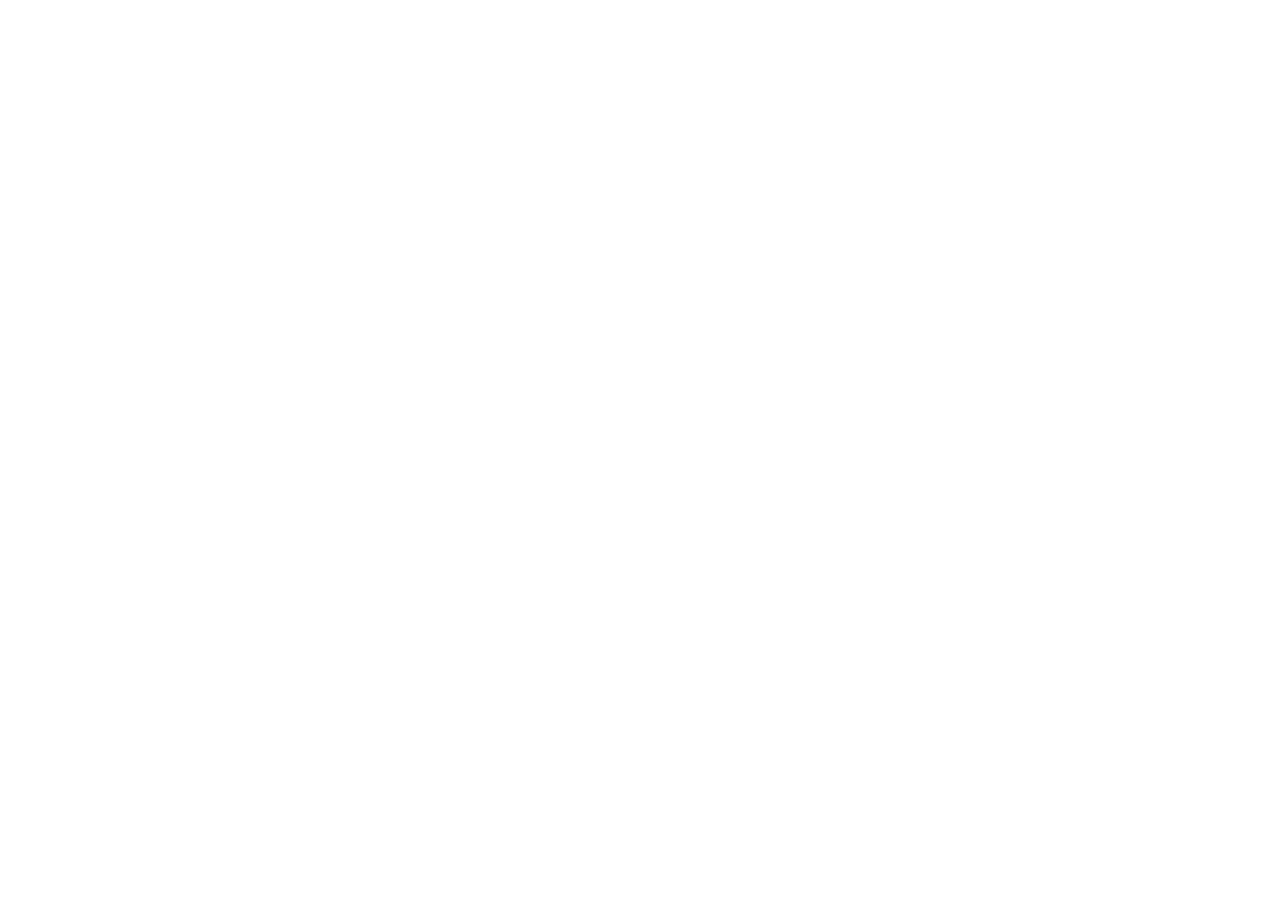
==== index.html @ a80a7d52 "Iniciando Projeto" ====
<!DOCTYPE html>
<html lang="pt-br">
<head>
    <meta charset="UTF-8">
    <meta http-equiv="X-UA-Compatible" content="IE=edge">
    <meta name="viewport" content="width=device-width, initial-scale=1.0">
    <title>BikeCraft - Projeto Origamid</title>
    <link rel="stylesheet" href="./css/style.css">
</head>
<body>

    <script src='./js/script.js' defer></script>
</body>
</html>
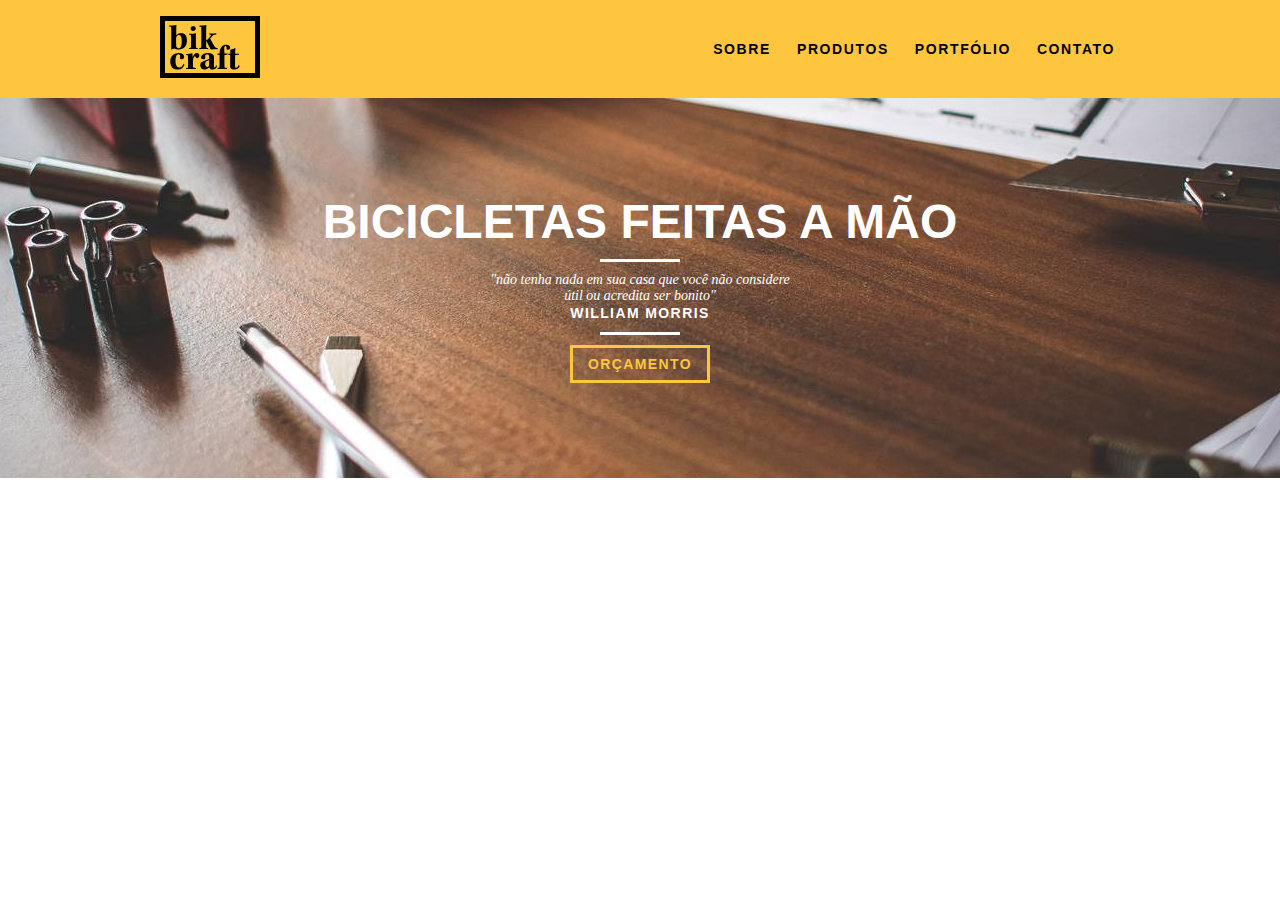
==== commit f8f0092b: "Header E section Destaque" ====
--- a/index.html
+++ b/index.html
@@ -8,7 +8,32 @@
     <link rel="stylesheet" href="./css/style.css">
 </head>
 <body>
+    <header class="header">
+        <div class="container">
+            <a href="#">
+                <img src="./img/bikcraft.svg" alt="Logo da marca bikcraft">
+            </a>
+            
+            <ul class="header__menu">
+                <li class="header__item"><a class="header__link" href="#">Sobre</a></li>
+                <li class="header__item"><a class="header__link" href="#">Produtos</a></li>
+                <li class="header__item"><a class="header__link" href="#">Portfólio</a></li>
+                <li class="header__item"><a class="header__link" href="#">Contato</a></li>
+            </ul>
+            
+        </div>
+    </header>
 
+    <section class="destaque">
+        <div class="container">
+            <h1 class="destaque__titulo">Bicicletas Feitas a Mão</h1>
+            <blockquote class="destaque__quote-externo">
+                <p class="destaque__paragrafo">"não tenha nada em sua casa que você não considere útil ou acredita ser bonito"</p>
+                <cite class="destaque__autor">WILLIAM MORRIS</cite>
+            </blockquote>
+            <a href="#" class="c-btn">Orçamento</a>
+        </div>
+    </section>
     <script src='./js/script.js' defer></script>
 </body>
 </html>--- a/css/style.css
+++ b/css/style.css
@@ -0,0 +1,143 @@
+:root {
+  --amarelo: #fec63e;
+}
+
+* {
+  margin: 0;
+  padding: 0;
+  -webkit-box-sizing: border-box;
+          box-sizing: border-box;
+  font-family: Arial, Helvetica, sans-serif;
+}
+
+.container {
+  width: 100%;
+  max-width: 960px;
+  display: -webkit-box;
+  display: -ms-flexbox;
+  display: flex;
+  -webkit-box-align: center;
+      -ms-flex-align: center;
+          align-items: center;
+  -webkit-box-pack: justify;
+      -ms-flex-pack: justify;
+          justify-content: space-between;
+  margin: 0 auto;
+}
+
+p {
+  font-family: Georgia, 'Times New Roman', Times, serif;
+  font-size: 0.875rem;
+}
+
+.header {
+  background-color: var(--amarelo);
+  position: fixed;
+  top: 0;
+  width: 100%;
+  padding: 1rem 0;
+}
+
+.header__menu {
+  list-style: none;
+  display: -webkit-box;
+  display: -ms-flexbox;
+  display: flex;
+}
+
+.header__item {
+  margin-left: 1rem;
+}
+
+.header__link {
+  padding: 5px;
+  color: #000;
+  font-size: .875rem;
+  font-weight: bold;
+  text-transform: uppercase;
+  text-decoration: none;
+  letter-spacing: 0.1rem;
+  -webkit-transition: 0.3s;
+  transition: 0.3s;
+}
+
+.header__link:hover {
+  color: #FFF;
+  border-bottom: 5px solid black;
+}
+
+.destaque {
+  background-image: url("../img/bg.jpg");
+  background-size: cover;
+  background-position: center center;
+  width: 100%;
+  height: 380px;
+  margin-top: 98px;
+  display: -webkit-box;
+  display: -ms-flexbox;
+  display: flex;
+  -webkit-box-align: center;
+      -ms-flex-align: center;
+          align-items: center;
+}
+
+.destaque .container {
+  -webkit-box-orient: vertical;
+  -webkit-box-direction: normal;
+      -ms-flex-direction: column;
+          flex-direction: column;
+}
+
+.destaque__titulo {
+  color: white;
+  text-transform: uppercase;
+  font-weight: bold;
+  font-size: 3rem;
+}
+
+.destaque__quote-externo {
+  text-transform: lowercase;
+  text-align: center;
+  color: white;
+  max-width: 20rem;
+}
+
+.destaque__quote-externo::before, .destaque__quote-externo::after {
+  display: block;
+  content: "";
+  width: 80px;
+  margin: 10px auto;
+  border-top: 3px solid white;
+}
+
+.destaque__paragrafo {
+  font-style: italic;
+}
+
+.destaque__autor {
+  color: white;
+  text-transform: uppercase;
+  font-weight: bold;
+  font-style: normal;
+  font-size: 0.875rem;
+  letter-spacing: .1em;
+}
+
+.c-btn {
+  border: 3px solid var(--amarelo);
+  padding: 8px 15px;
+  text-decoration: none;
+  color: var(--amarelo);
+  font-size: 0.875rem;
+  letter-spacing: .1em;
+  font-weight: bold;
+  text-transform: uppercase;
+  -webkit-transition: .3s;
+  transition: .3s;
+}
+
+.c-btn:hover {
+  border-color: #FFF;
+  color: #FFF;
+}
+/*# sourceMappingURL=style.css.map */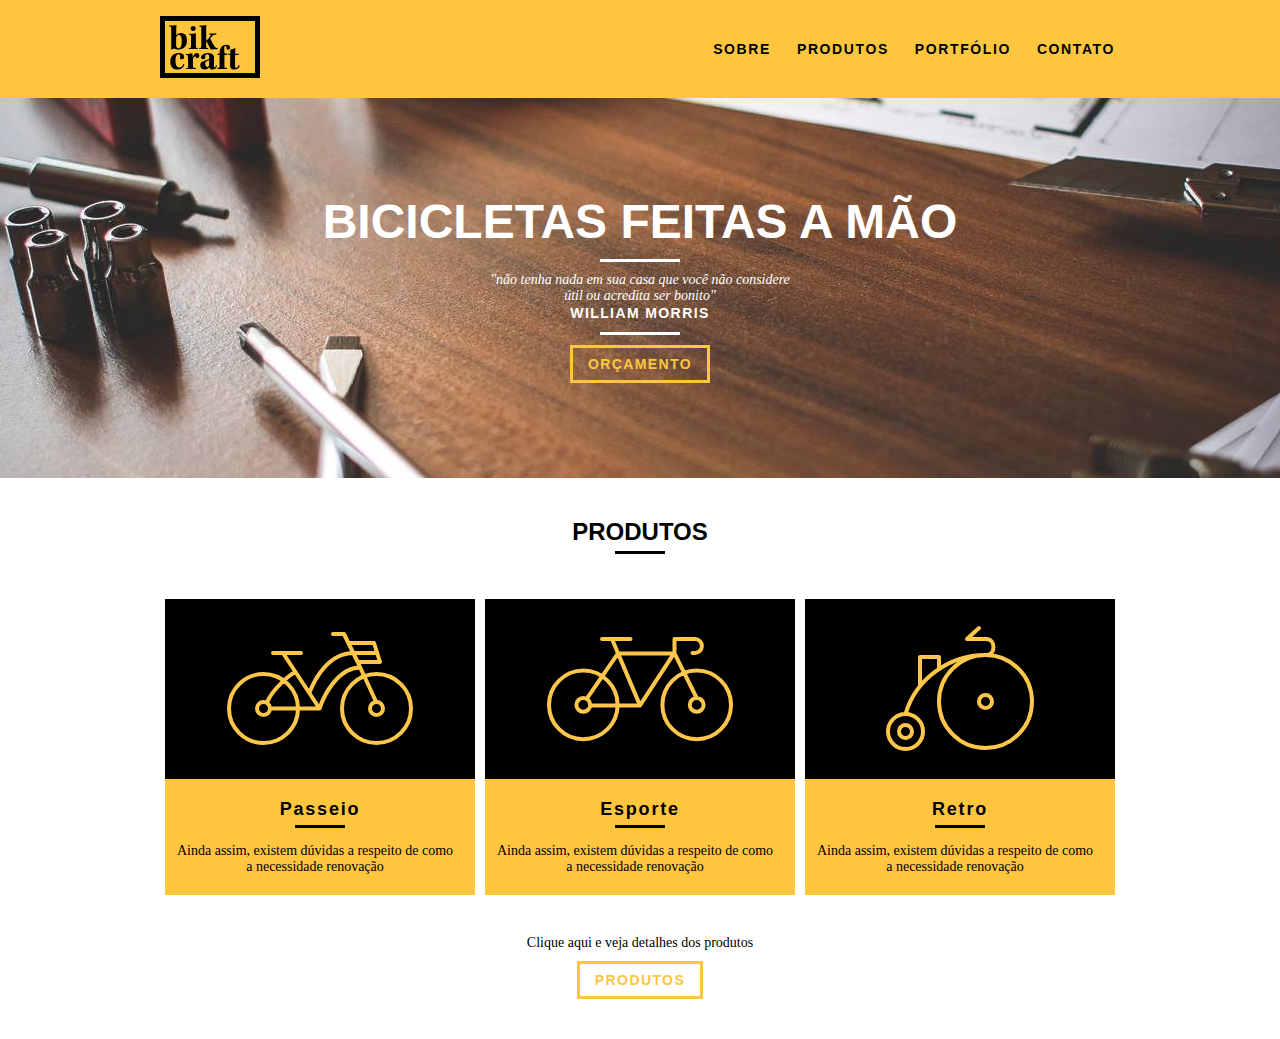
==== commit d69ce089: "Section Produtos" ====
--- a/index.html
+++ b/index.html
@@ -34,6 +34,42 @@
             <a href="#" class="c-btn">Orçamento</a>
         </div>
     </section>
+
+    <section class="produtos">
+        <h2 class="produtos__subtitulo">Produtos</h2>
+        <div class="container">
+            <ul class="list-produtos">
+                <li class="list-produtos__items">
+                    <div class="list-produtos__img">
+                        <img src="./img/produtos/passeio.svg" alt="Bikecraft Passeio">
+                    </div>
+                    <h3 class="list-produtos__titulo">Passeio</h3>
+                    <p class="list-produtos__paragrafo">Ainda assim, existem dúvidas a respeito de como a necessidade renovação</p>
+                </li>
+                <li class="list-produtos__items">
+                    <div class="list-produtos__img">
+                        <img src="./img/produtos/esporte.svg" alt="Bikecraft Esporte">
+                    </div>
+                    <h3 class="list-produtos__titulo">Esporte</h3>
+                    <p class="list-produtos__paragrafo">Ainda assim, existem dúvidas a respeito de como a necessidade renovação</p>
+                </li>
+                <li class="list-produtos__items">
+                    <div class="list-produtos__img">
+                        <img src="./img/produtos/retro.svg" alt="Bikecraft Retro">
+                    </div>
+                    <h3 class="list-produtos__titulo">Retro</h3>
+                    <p class="list-produtos__paragrafo">Ainda assim, existem dúvidas a respeito de como a necessidade renovação</p>
+                </li>
+            </ul>
+
+            
+        </div>
+        <div class="call">
+            <p class="call__paragrafo">Clique aqui e veja detalhes dos produtos</p>
+
+            <a href="#" class="c-btn is-black">Produtos</a>
+        </div>
+    </section>
     <script src='./js/script.js' defer></script>
 </body>
 </html>--- a/css/style.css
+++ b/css/style.css
@@ -140,4 +140,117 @@
   border-color: #FFF;
   color: #FFF;
 }
+
+.is-black:hover {
+  border-color: black;
+  color: black;
+}
+
+.produtos {
+  margin: 40px 0;
+}
+
+.produtos__subtitulo {
+  text-align: center;
+  text-transform: uppercase;
+  font-weight: bold;
+}
+
+.produtos__subtitulo::after {
+  display: block;
+  content: "";
+  border-bottom: 3px solid black;
+  width: 50px;
+  margin: 5px auto;
+}
+
+.produtos .list-produtos {
+  display: -webkit-box;
+  display: -ms-flexbox;
+  display: flex;
+  -webkit-box-align: center;
+      -ms-flex-align: center;
+          align-items: center;
+  -webkit-box-pack: justify;
+      -ms-flex-pack: justify;
+          justify-content: space-between;
+  list-style: none;
+  padding: 40px 0;
+}
+
+.produtos .list-produtos__items {
+  background-color: var(--amarelo);
+  display: -webkit-box;
+  display: -ms-flexbox;
+  display: flex;
+  -webkit-box-orient: vertical;
+  -webkit-box-direction: normal;
+      -ms-flex-direction: column;
+          flex-direction: column;
+  -webkit-box-pack: justify;
+      -ms-flex-pack: justify;
+          justify-content: space-between;
+  -webkit-box-align: center;
+      -ms-flex-align: center;
+          align-items: center;
+  text-align: center;
+  margin: 0 5px;
+}
+
+.produtos .list-produtos__img {
+  background-color: black;
+  width: 100%;
+  display: -webkit-box;
+  display: -ms-flexbox;
+  display: flex;
+  -webkit-box-align: center;
+      -ms-flex-align: center;
+          align-items: center;
+  -webkit-box-pack: center;
+      -ms-flex-pack: center;
+          justify-content: center;
+  padding: 20px;
+}
+
+.produtos .list-produtos__titulo {
+  color: #000;
+  margin-top: 20px;
+  letter-spacing: .1em;
+  font-size: 1.125rem;
+}
+
+.produtos .list-produtos__titulo::after {
+  display: block;
+  content: "";
+  border-bottom: 3px solid black;
+  width: 50px;
+  margin: 5px auto;
+}
+
+.produtos .list-produtos__paragrafo {
+  color: #000;
+  text-align: center;
+  padding: 10px 20px 20px 10px;
+  font-size: 0.875rem;
+}
+
+.produtos .call {
+  display: -webkit-box;
+  display: -ms-flexbox;
+  display: flex;
+  -webkit-box-orient: vertical;
+  -webkit-box-direction: normal;
+      -ms-flex-direction: column;
+          flex-direction: column;
+  -webkit-box-align: center;
+      -ms-flex-align: center;
+          align-items: center;
+  -webkit-box-pack: center;
+      -ms-flex-pack: center;
+          justify-content: center;
+}
+
+.produtos .call__paragrafo {
+  margin-bottom: 10px;
+}
 /*# sourceMappingURL=style.css.map */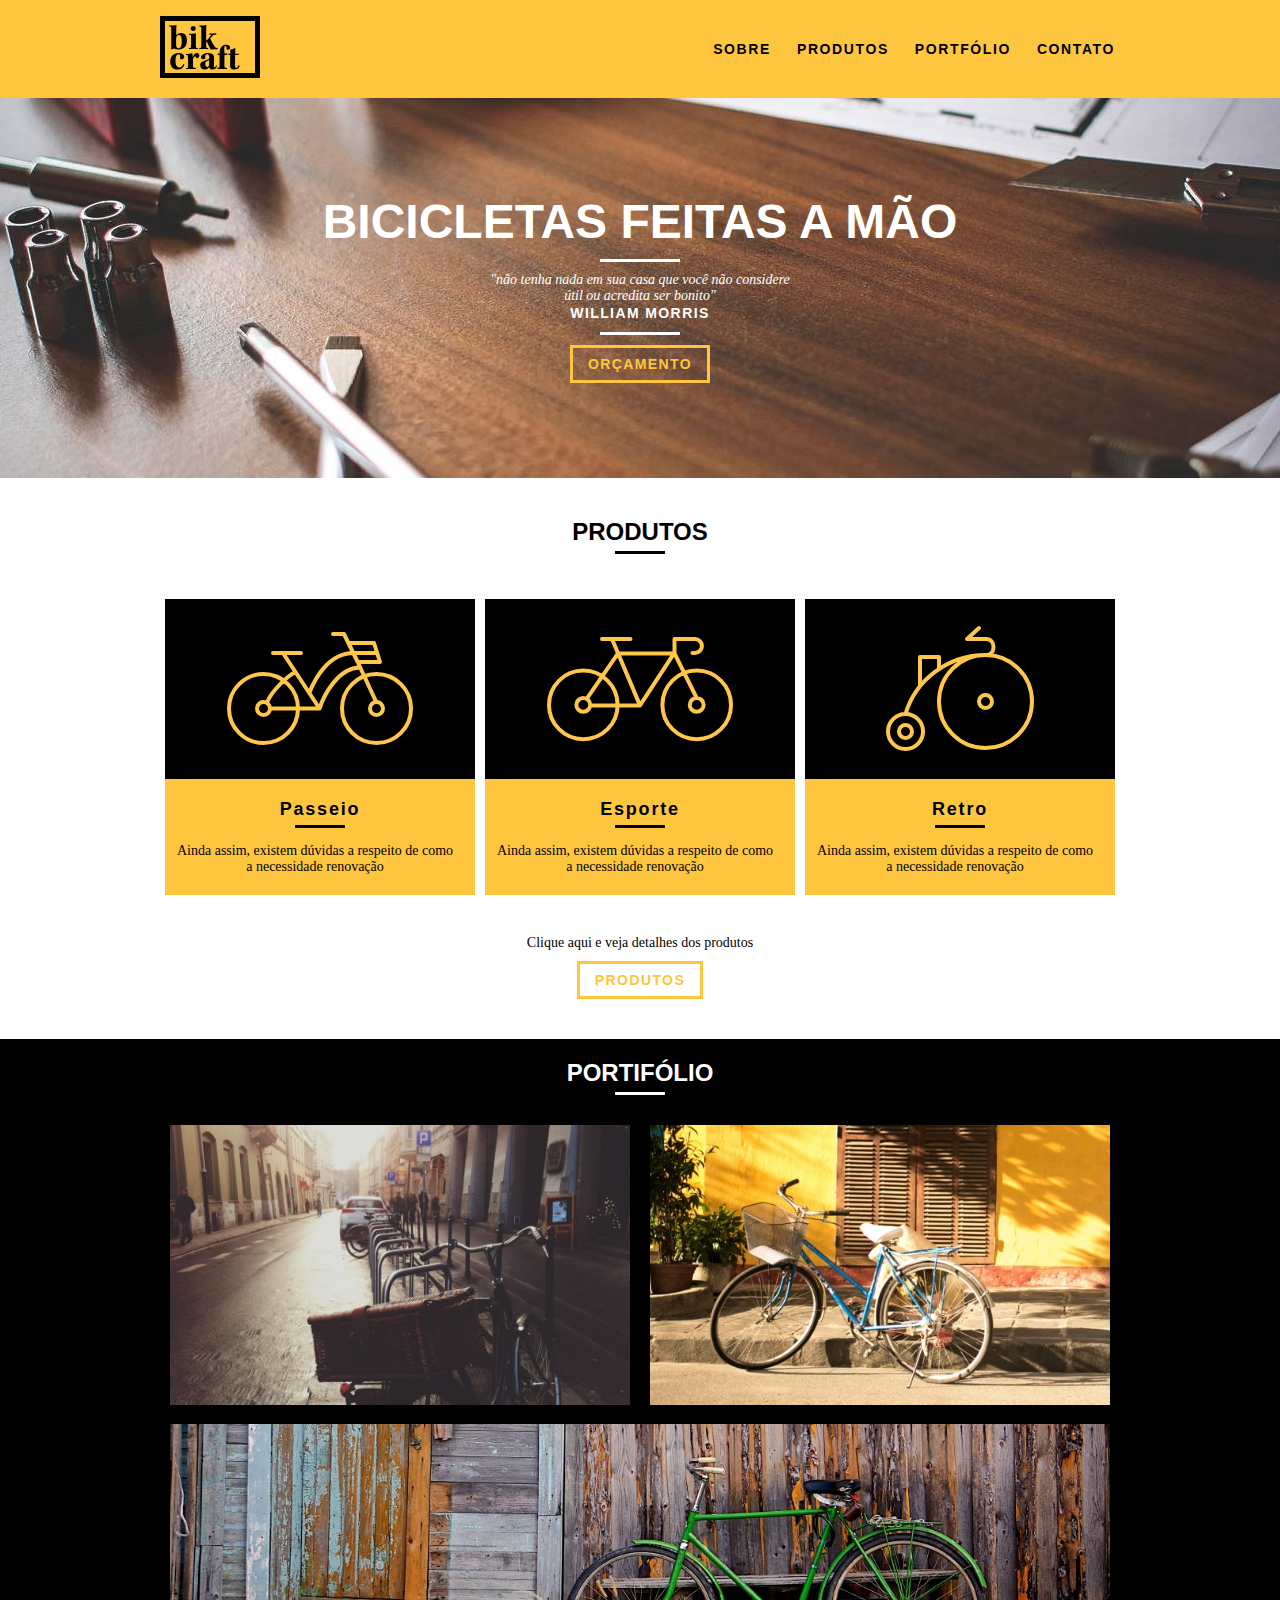
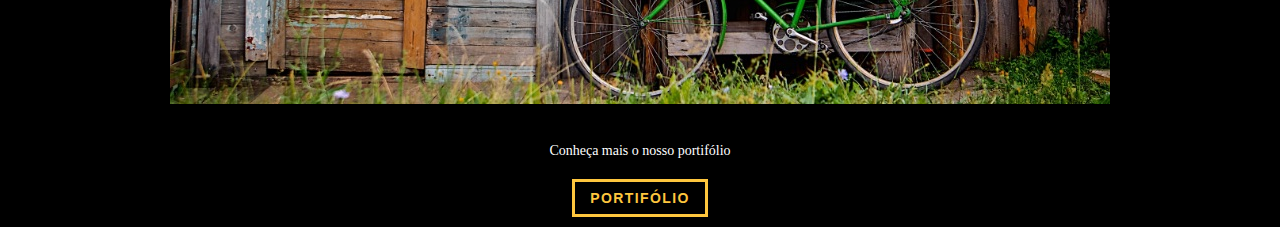
==== commit bb03d3f1: "Section Portifólio" ====
--- a/index.html
+++ b/index.html
@@ -61,8 +61,6 @@
                     <p class="list-produtos__paragrafo">Ainda assim, existem dúvidas a respeito de como a necessidade renovação</p>
                 </li>
             </ul>
-
-            
         </div>
         <div class="call">
             <p class="call__paragrafo">Clique aqui e veja detalhes dos produtos</p>
@@ -70,6 +68,23 @@
             <a href="#" class="c-btn is-black">Produtos</a>
         </div>
     </section>
+
+    <section class="portifolio">
+        <h2 class="portifolio__subtitulo">Portifólio</h2>
+        <div class="container">
+            <ul class="portifolio__list-img">
+                <li class="portifolio__items"><img class="portifolio__img" src="./img/portfolio/retro.jpg" alt="Bikecraft Retro"> </li>
+                <li class="portifolio__items"><img class="portifolio__img" src="./img/portfolio/passeio.jpg" alt="Bikecraft Passeio"></li>
+                <li class="portifolio__items"><img class="portifolio__img" src="./img/portfolio/esporte.jpg" alt="Bikecraft Esporte"></li>
+            </ul>
+        </div>
+        <div class="call">
+            <p class="call__paragrafo">Conheça mais o nosso portifólio</p>
+
+            <a href="#" class="c-btn">Portifólio</a>
+        </div>
+    </section>
+
     <script src='./js/script.js' defer></script>
 </body>
 </html>--- a/css/style.css
+++ b/css/style.css
@@ -253,4 +253,63 @@
 .produtos .call__paragrafo {
   margin-bottom: 10px;
 }
+
+.portifolio {
+  background-color: black;
+  text-align: center;
+  padding: 10px 0;
+}
+
+.portifolio__subtitulo {
+  color: white;
+  text-align: center;
+  text-transform: uppercase;
+  font-weight: bold;
+  margin: 10px 0px;
+}
+
+.portifolio__subtitulo::after {
+  display: block;
+  content: "";
+  border-bottom: 3px solid white;
+  width: 50px;
+  margin: 5px auto;
+}
+
+.portifolio__list-img {
+  margin: 20px 0;
+  list-style: none;
+  display: -webkit-box;
+  display: -ms-flexbox;
+  display: flex;
+  -ms-flex-wrap: wrap;
+      flex-wrap: wrap;
+  -webkit-box-align: center;
+      -ms-flex-align: center;
+          align-items: center;
+  -ms-flex-pack: distribute;
+      justify-content: space-around;
+}
+
+.portifolio__items {
+  margin-bottom: 15px;
+}
+
+.portifolio .call {
+  display: -webkit-box;
+  display: -ms-flexbox;
+  display: flex;
+  -webkit-box-orient: vertical;
+  -webkit-box-direction: normal;
+      -ms-flex-direction: column;
+          flex-direction: column;
+  -webkit-box-align: center;
+      -ms-flex-align: center;
+          align-items: center;
+}
+
+.portifolio .call__paragrafo {
+  color: white;
+  margin-bottom: 20px;
+}
 /*# sourceMappingURL=style.css.map */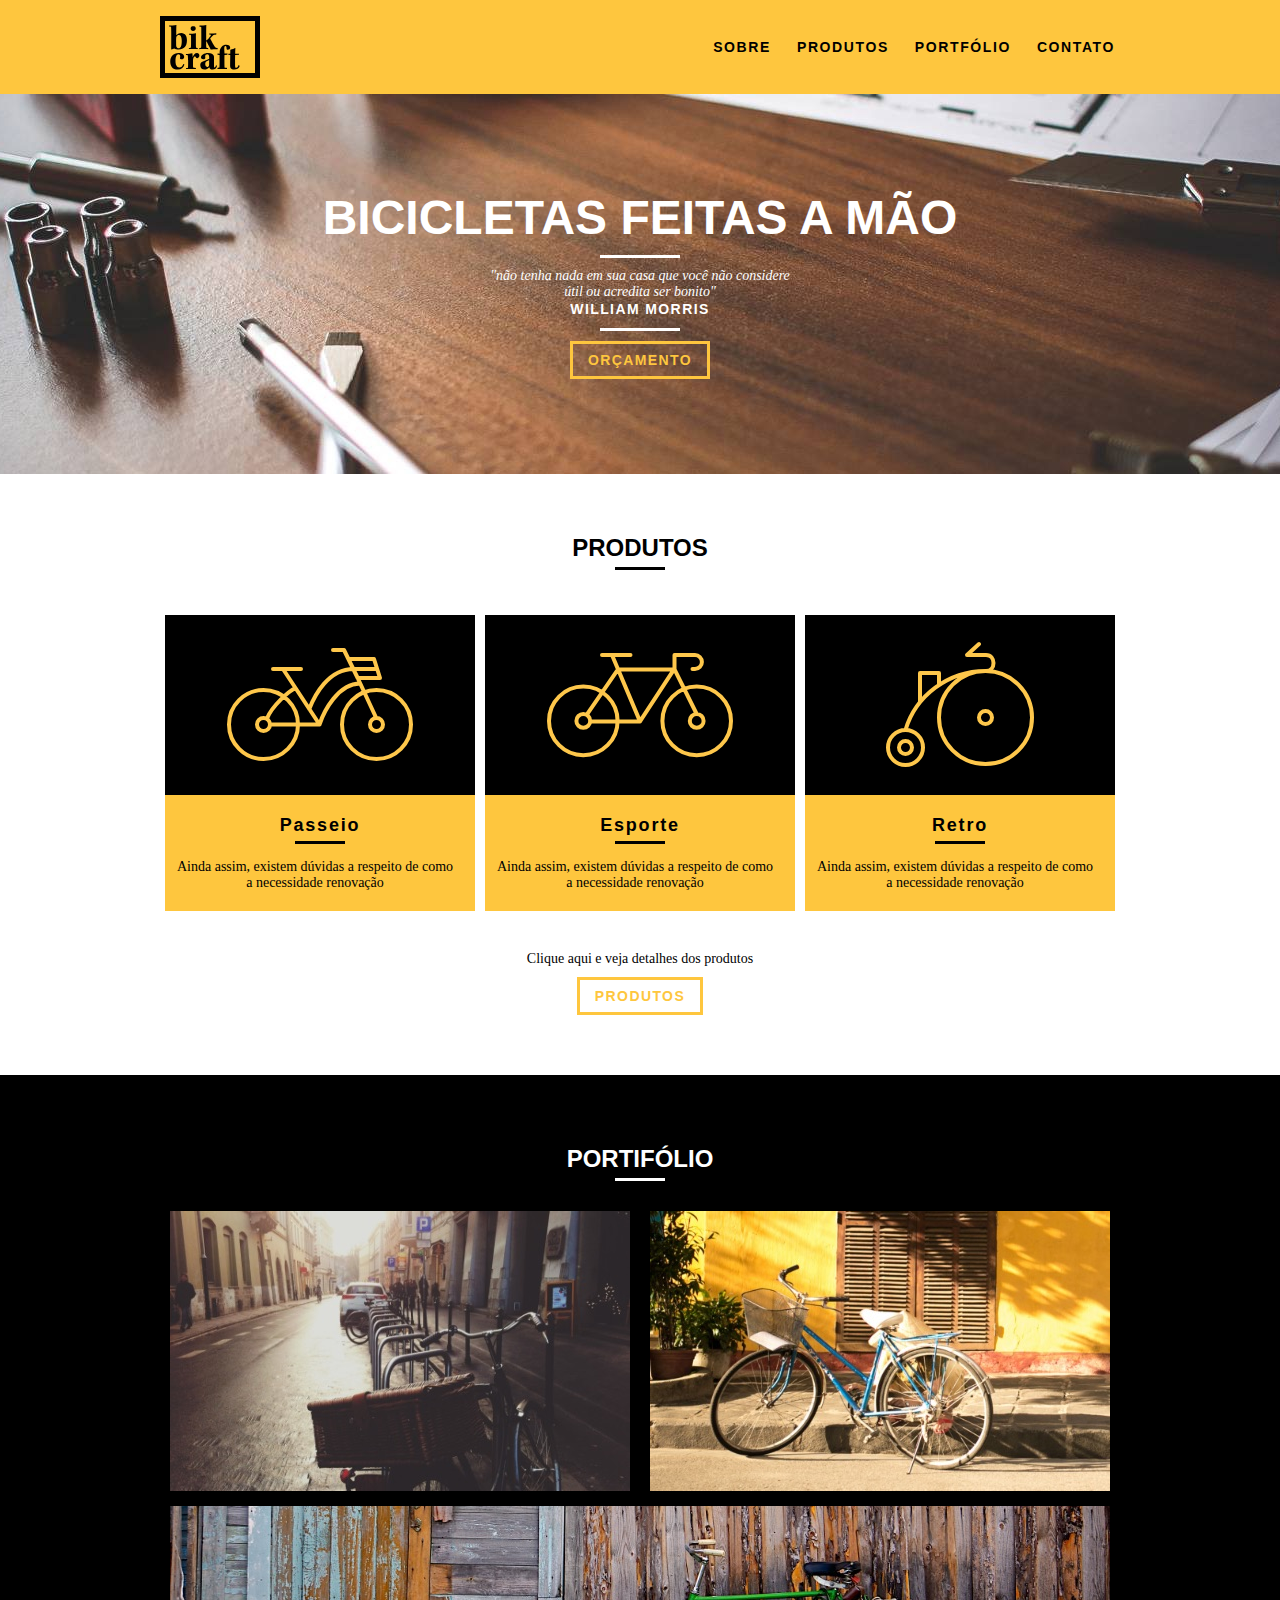
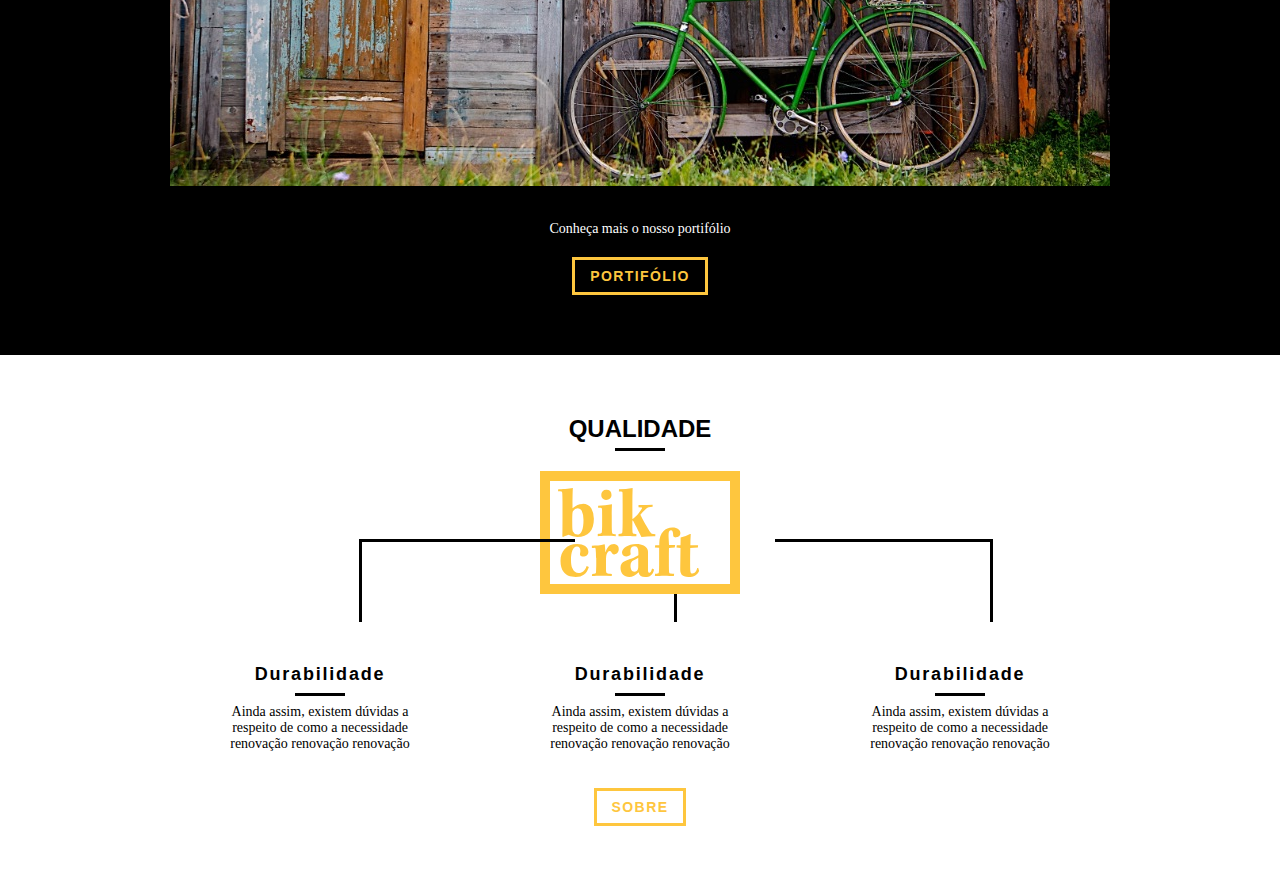
==== commit ce1f73fe: "Section Qualidade" ====
--- a/index.html
+++ b/index.html
@@ -1,90 +1,127 @@
 <!DOCTYPE html>
 <html lang="pt-br">
-<head>
-    <meta charset="UTF-8">
-    <meta http-equiv="X-UA-Compatible" content="IE=edge">
-    <meta name="viewport" content="width=device-width, initial-scale=1.0">
-    <title>BikeCraft - Projeto Origamid</title>
-    <link rel="stylesheet" href="./css/style.css">
-</head>
-<body>
-    <header class="header">
-        <div class="container">
-            <a href="#">
-                <img src="./img/bikcraft.svg" alt="Logo da marca bikcraft">
-            </a>
-            
-            <ul class="header__menu">
-                <li class="header__item"><a class="header__link" href="#">Sobre</a></li>
-                <li class="header__item"><a class="header__link" href="#">Produtos</a></li>
-                <li class="header__item"><a class="header__link" href="#">Portfólio</a></li>
-                <li class="header__item"><a class="header__link" href="#">Contato</a></li>
-            </ul>
-            
-        </div>
-    </header>
+    <head>
+        <meta charset="UTF-8">
+        <meta http-equiv="X-UA-Compatible" content="IE=edge">
+        <meta name="viewport" content="width=device-width, initial-scale=1.0">
+        <title>BikeCraft - Projeto Origamid</title>
+        <link rel="stylesheet" href="./css/style.css">
+    </head>
+    <body>
+        <header class="header">
+            <div class="container">
+                <a href="#">
+                    <img src="./img/bikcraft.svg" alt="Logo da marca bikcraft">
+                </a>
 
-    <section class="destaque">
-        <div class="container">
-            <h1 class="destaque__titulo">Bicicletas Feitas a Mão</h1>
-            <blockquote class="destaque__quote-externo">
-                <p class="destaque__paragrafo">"não tenha nada em sua casa que você não considere útil ou acredita ser bonito"</p>
-                <cite class="destaque__autor">WILLIAM MORRIS</cite>
-            </blockquote>
-            <a href="#" class="c-btn">Orçamento</a>
-        </div>
-    </section>
+                <ul class="header__menu">
+                    <li class="header__item">
+                        <a class="header__link" href="#">Sobre</a>
+                    </li>
+                    <li class="header__item">
+                        <a class="header__link" href="#">Produtos</a>
+                    </li>
+                    <li class="header__item">
+                        <a class="header__link" href="#">Portfólio</a>
+                    </li>
+                    <li class="header__item">
+                        <a class="header__link" href="#">Contato</a>
+                    </li>
+                </ul>
 
-    <section class="produtos">
-        <h2 class="produtos__subtitulo">Produtos</h2>
-        <div class="container">
-            <ul class="list-produtos">
-                <li class="list-produtos__items">
-                    <div class="list-produtos__img">
-                        <img src="./img/produtos/passeio.svg" alt="Bikecraft Passeio">
-                    </div>
-                    <h3 class="list-produtos__titulo">Passeio</h3>
-                    <p class="list-produtos__paragrafo">Ainda assim, existem dúvidas a respeito de como a necessidade renovação</p>
-                </li>
-                <li class="list-produtos__items">
-                    <div class="list-produtos__img">
-                        <img src="./img/produtos/esporte.svg" alt="Bikecraft Esporte">
-                    </div>
-                    <h3 class="list-produtos__titulo">Esporte</h3>
-                    <p class="list-produtos__paragrafo">Ainda assim, existem dúvidas a respeito de como a necessidade renovação</p>
-                </li>
-                <li class="list-produtos__items">
-                    <div class="list-produtos__img">
-                        <img src="./img/produtos/retro.svg" alt="Bikecraft Retro">
-                    </div>
-                    <h3 class="list-produtos__titulo">Retro</h3>
-                    <p class="list-produtos__paragrafo">Ainda assim, existem dúvidas a respeito de como a necessidade renovação</p>
-                </li>
-            </ul>
-        </div>
-        <div class="call">
-            <p class="call__paragrafo">Clique aqui e veja detalhes dos produtos</p>
+            </div>
+        </header>
 
-            <a href="#" class="c-btn is-black">Produtos</a>
-        </div>
-    </section>
+        <section class="destaque">
+            <div class="container">
+                <h1 class="destaque__titulo">Bicicletas Feitas a Mão</h1>
+                <blockquote class="destaque__quote-externo">
+                    <p class="destaque__paragrafo">"não tenha nada em sua casa que você não considere útil ou acredita ser bonito"</p>
+                    <cite class="destaque__autor">WILLIAM MORRIS</cite>
+                </blockquote>
+                <a href="#" class="c-btn">Orçamento</a>
+            </div>
+        </section>
 
-    <section class="portifolio">
-        <h2 class="portifolio__subtitulo">Portifólio</h2>
-        <div class="container">
-            <ul class="portifolio__list-img">
-                <li class="portifolio__items"><img class="portifolio__img" src="./img/portfolio/retro.jpg" alt="Bikecraft Retro"> </li>
-                <li class="portifolio__items"><img class="portifolio__img" src="./img/portfolio/passeio.jpg" alt="Bikecraft Passeio"></li>
-                <li class="portifolio__items"><img class="portifolio__img" src="./img/portfolio/esporte.jpg" alt="Bikecraft Esporte"></li>
-            </ul>
-        </div>
-        <div class="call">
-            <p class="call__paragrafo">Conheça mais o nosso portifólio</p>
+        <section class="produtos">
+            <h2 class="produtos__subtitulo">Produtos</h2>
+            <div class="container">
+                <ul class="list-produtos">
+                    <li class="list-produtos__items">
+                        <div class="list-produtos__img">
+                            <img src="./img/produtos/passeio.svg" alt="Bikecraft Passeio">
+                        </div>
+                        <h3 class="list-produtos__titulo">Passeio</h3>
+                        <p class="list-produtos__paragrafo">Ainda assim, existem dúvidas a respeito de como a necessidade renovação</p>
+                    </li>
+                    <li class="list-produtos__items">
+                        <div class="list-produtos__img">
+                            <img src="./img/produtos/esporte.svg" alt="Bikecraft Esporte">
+                        </div>
+                        <h3 class="list-produtos__titulo">Esporte</h3>
+                        <p class="list-produtos__paragrafo">Ainda assim, existem dúvidas a respeito de como a necessidade renovação</p>
+                    </li>
+                    <li class="list-produtos__items">
+                        <div class="list-produtos__img">
+                            <img src="./img/produtos/retro.svg" alt="Bikecraft Retro">
+                        </div>
+                        <h3 class="list-produtos__titulo">Retro</h3>
+                        <p class="list-produtos__paragrafo">Ainda assim, existem dúvidas a respeito de como a necessidade renovação</p>
+                    </li>
+                </ul>
+            </div>
+            <div class="call">
+                <p class="call__paragrafo">Clique aqui e veja detalhes dos produtos</p>
 
-            <a href="#" class="c-btn">Portifólio</a>
-        </div>
-    </section>
+                <a href="#" class="c-btn is-black">Produtos</a>
+            </div>
+        </section>
 
-    <script src='./js/script.js' defer></script>
-</body>
-</html>+        <section class="portifolio">
+            <h2 class="portifolio__subtitulo">Portifólio</h2>
+            <div class="container">
+                <ul class="portifolio__list-img">
+                    <li class="portifolio__items"><img class="portifolio__img" src="./img/portfolio/retro.jpg" alt="Bikecraft Retro">
+                    </li>
+                    <li class="portifolio__items"><img class="portifolio__img" src="./img/portfolio/passeio.jpg" alt="Bikecraft Passeio"></li>
+                    <li class="portifolio__items"><img class="portifolio__img" src="./img/portfolio/esporte.jpg" alt="Bikecraft Esporte"></li>
+                </ul>
+            </div>
+            <div class="call">
+                <p class="call__paragrafo">Conheça mais o nosso portifólio</p>
+
+                <a href="#" class="c-btn">Portifólio</a>
+            </div>
+        </section>
+
+        <section class="qualidade">
+            <h2 class="qualidade__subtitulo">Qualidade</h2>
+
+            <div class="container">
+                <img src="./img/bikcraft-qualidade.svg" alt="Bikcraft Qualidade">
+                <ul class="qualidade__list">
+                    <li class="qualidade__items">
+                        <h3 class="qualidade__titulo">Durabilidade</h3>
+                        <p class="qualidade__paragrafo">Ainda assim, existem dúvidas a respeito de como a necessidade renovação renovação renovação</p>
+                    </li>
+                    <li class="qualidade__items">
+                        <h3 class="qualidade__titulo">Durabilidade</h3>
+                        <p class="qualidade__paragrafo">Ainda assim, existem dúvidas a respeito de como a necessidade renovação renovação renovação</p>
+                    </li>
+                    <li class="qualidade__items">
+                        <h3 class="qualidade__titulo">Durabilidade</h3>
+                        <p class="qualidade__paragrafo">Ainda assim, existem dúvidas a respeito de como a necessidade renovação renovação renovação</p>
+                    </li>
+                </ul>
+
+            </div>
+            <div class="call">
+                <p class="call__paragrafo">Conheça mais a nossa historia</p>
+
+                <a href="#" class="c-btn is-black">Sobre</a>
+            </div>
+        </section>
+
+        <script src='./js/script.js' defer></script>
+    </body>
+</html>
--- a/css/style.css
+++ b/css/style.css
@@ -10,6 +10,10 @@
   font-family: Arial, Helvetica, sans-serif;
 }
 
+img {
+  display: block;
+}
+
 .container {
   width: 100%;
   max-width: 960px;
@@ -36,6 +40,7 @@
   top: 0;
   width: 100%;
   padding: 1rem 0;
+  z-index: 10;
 }
 
 .header__menu {
@@ -72,7 +77,7 @@
   background-position: center center;
   width: 100%;
   height: 380px;
-  margin-top: 98px;
+  margin-top: 94px;
   display: -webkit-box;
   display: -ms-flexbox;
   display: flex;
@@ -147,7 +152,7 @@
 }
 
 .produtos {
-  margin: 40px 0;
+  padding: 60px 0;
 }
 
 .produtos__subtitulo {
@@ -257,7 +262,7 @@
 .portifolio {
   background-color: black;
   text-align: center;
-  padding: 10px 0;
+  padding: 60px 0;
 }
 
 .portifolio__subtitulo {
@@ -312,4 +317,96 @@
   color: white;
   margin-bottom: 20px;
 }
+
+.qualidade {
+  padding: 60px 0;
+  position: relative;
+}
+
+.qualidade::after {
+  content: "";
+  background-image: url("../img/linhas.svg");
+  background-position: center;
+  background-size: cover;
+  display: block;
+  position: absolute;
+  top: 11.5rem;
+  left: 22.42rem;
+  right: 0;
+  bottom: 0;
+  width: 634px;
+  height: 83px;
+}
+
+.qualidade__subtitulo {
+  text-align: center;
+  text-transform: uppercase;
+  font-weight: bold;
+  margin-bottom: 20px;
+}
+
+.qualidade__subtitulo::after {
+  display: block;
+  content: "";
+  border-bottom: 3px solid black;
+  width: 50px;
+  margin: 5px auto;
+}
+
+.qualidade .container {
+  -webkit-box-orient: vertical;
+  -webkit-box-direction: normal;
+      -ms-flex-direction: column;
+          flex-direction: column;
+}
+
+.qualidade__list {
+  display: -webkit-box;
+  display: -ms-flexbox;
+  display: flex;
+  -webkit-box-align: center;
+      -ms-flex-align: center;
+          align-items: center;
+  list-style: none;
+  margin-top: 50px;
+}
+
+.qualidade__items {
+  text-align: center;
+  padding: 0 40px;
+  margin: 0 10px;
+}
+
+.qualidade__titulo {
+  color: #000;
+  margin-top: 20px;
+  letter-spacing: .1em;
+  font-size: 1.125rem;
+}
+
+.qualidade__titulo::after {
+  display: block;
+  content: "";
+  border-bottom: 3px solid black;
+  width: 50px;
+  margin: 8px auto;
+}
+
+.qualidade .call {
+  display: -webkit-box;
+  display: -ms-flexbox;
+  display: flex;
+  -webkit-box-orient: vertical;
+  -webkit-box-direction: normal;
+      -ms-flex-direction: column;
+          flex-direction: column;
+  -webkit-box-align: center;
+      -ms-flex-align: center;
+          align-items: center;
+}
+
+.qualidade .call__paragrafo {
+  color: white;
+  margin-bottom: 20px;
+}
 /*# sourceMappingURL=style.css.map */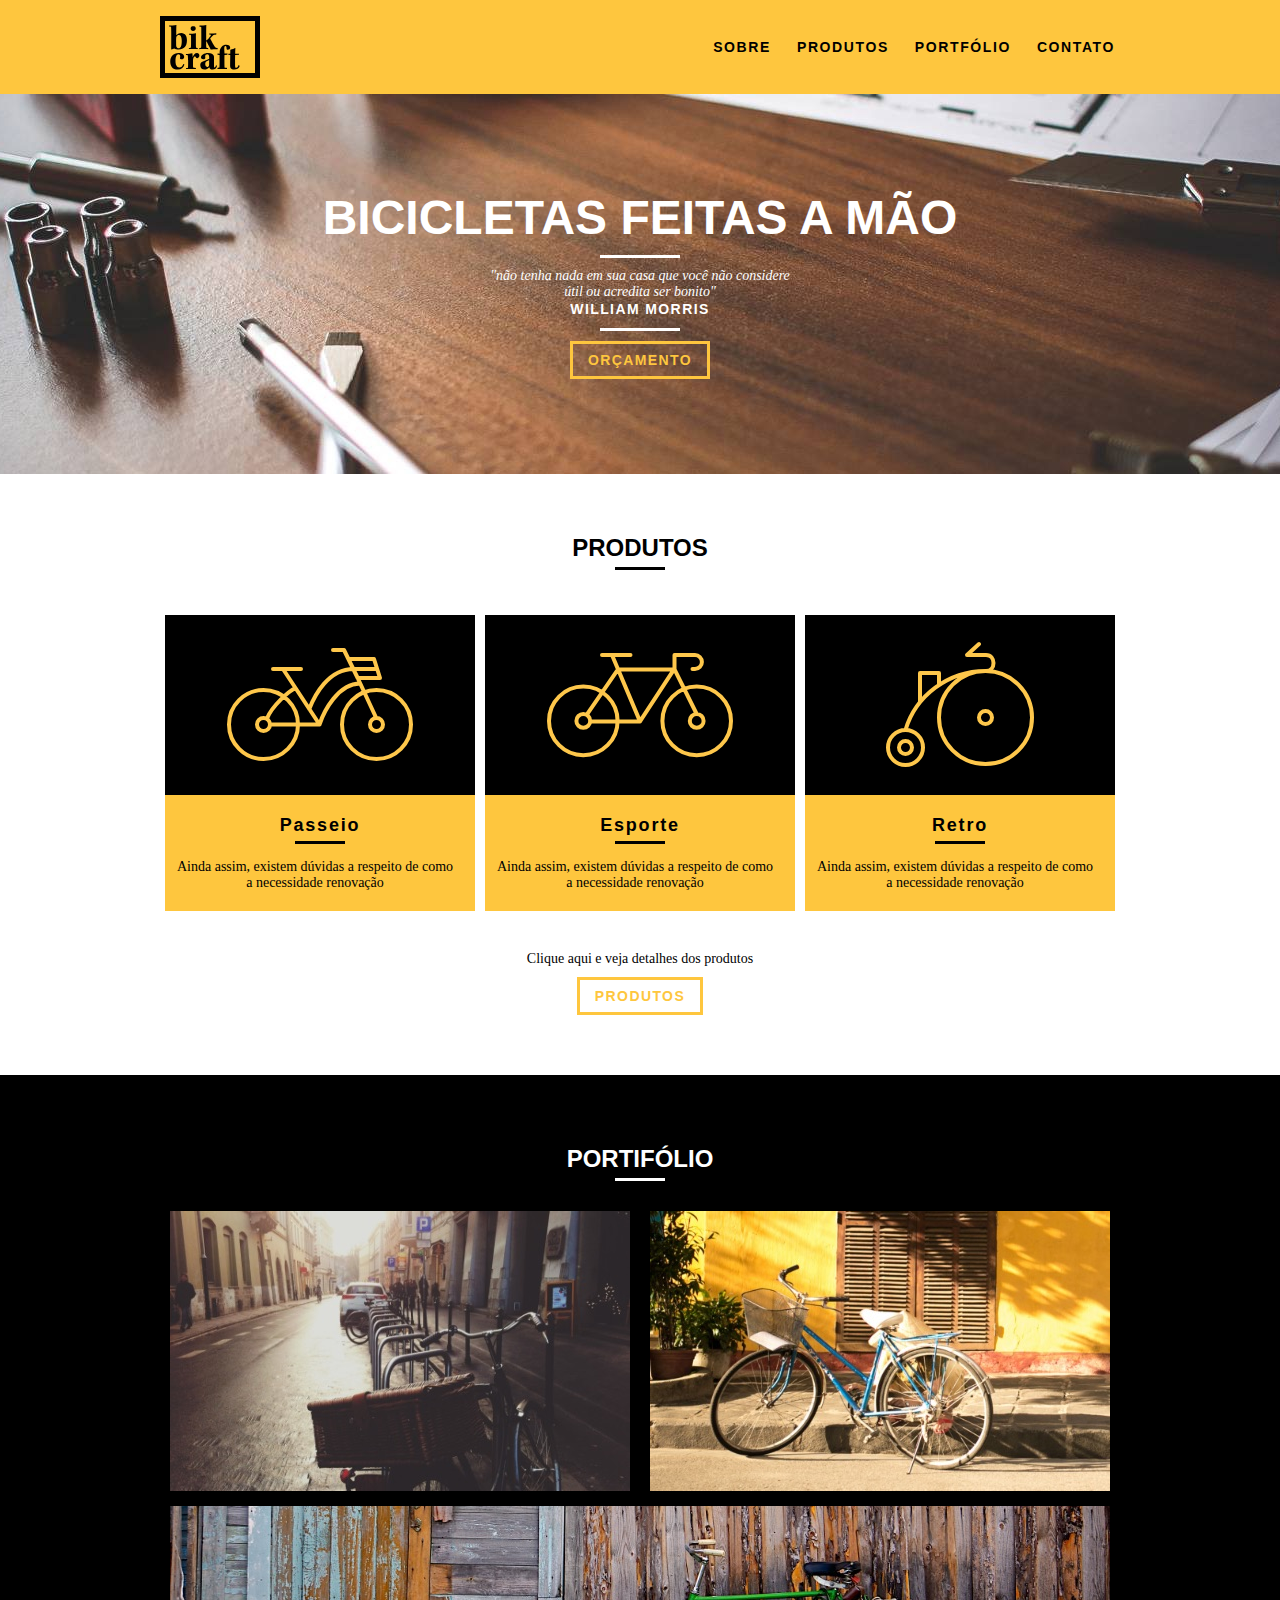
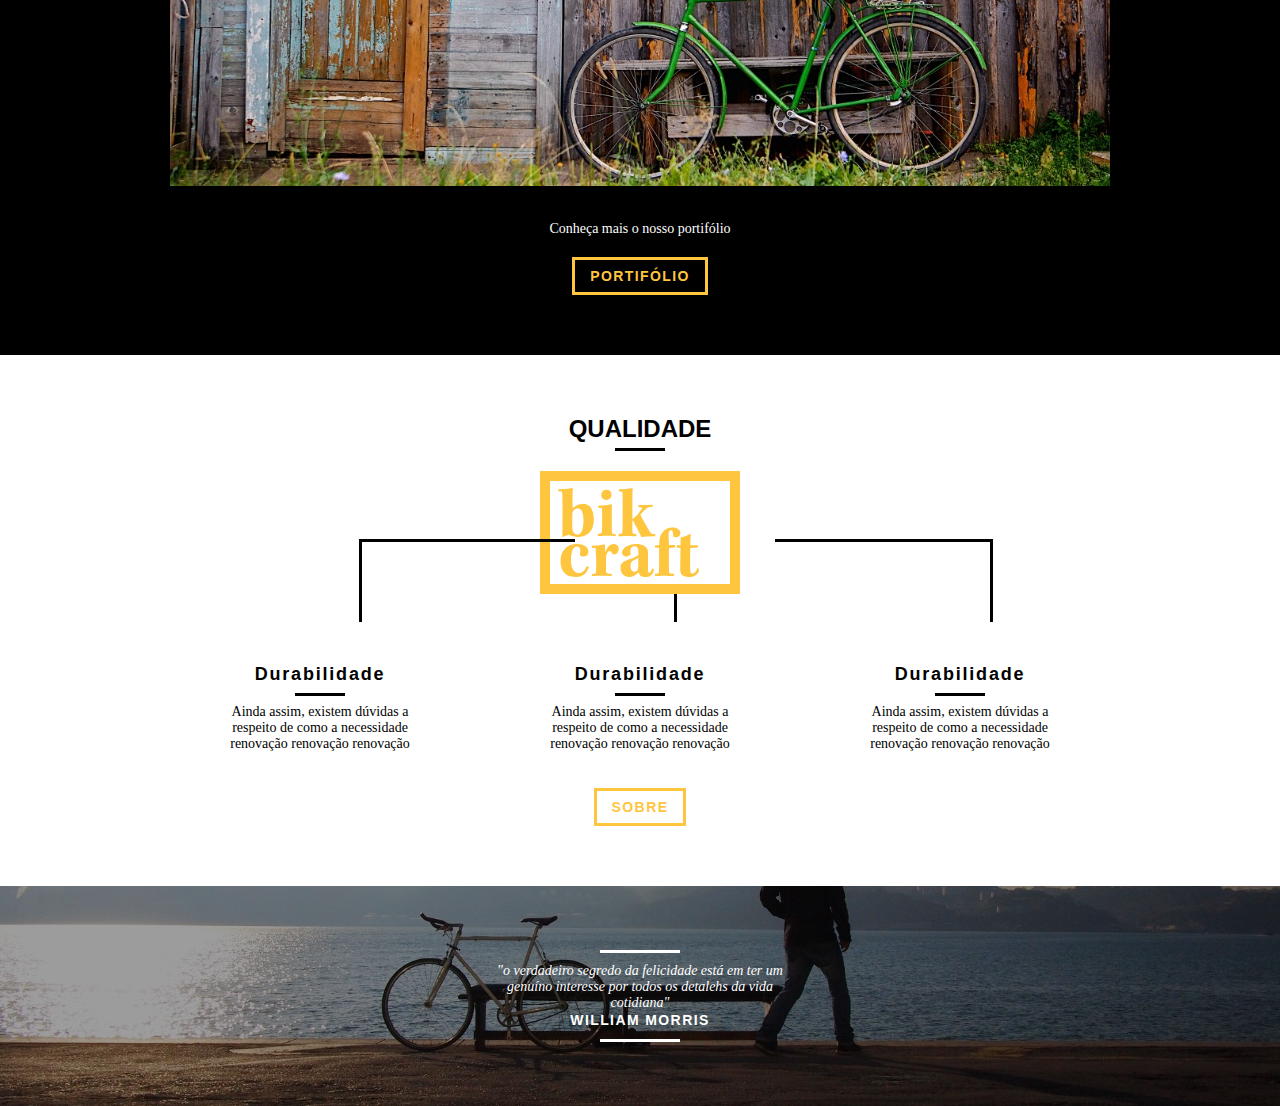
==== commit 62853974: "Section Quebra" ====
--- a/index.html
+++ b/index.html
@@ -35,9 +35,9 @@
         <section class="destaque">
             <div class="container">
                 <h1 class="destaque__titulo">Bicicletas Feitas a Mão</h1>
-                <blockquote class="destaque__quote-externo">
-                    <p class="destaque__paragrafo">"não tenha nada em sua casa que você não considere útil ou acredita ser bonito"</p>
-                    <cite class="destaque__autor">WILLIAM MORRIS</cite>
+                <blockquote class="c-quote-externo">
+                    <p class="c-quote-externo__paragrafo">"não tenha nada em sua casa que você não considere útil ou acredita ser bonito"</p>
+                    <cite class="c-quote-externo__autor">WILLIAM MORRIS</cite>
                 </blockquote>
                 <a href="#" class="c-btn">Orçamento</a>
             </div>
@@ -122,6 +122,13 @@
             </div>
         </section>
 
+        <section class="quebra">
+            <blockquote class="c-quote-externo">
+                <p class="c-quote-externo__paragrafo">"o verdadeiro segredo da felicidade está em ter um genuíno interesse por todos os detalehs da vida cotidiana"</p>
+                <cite class="c-quote-externo__autor">WILLIAM MORRIS</cite>
+            </blockquote>
+        </section>
+
         <script src='./js/script.js' defer></script>
     </body>
 </html>
--- a/css/style.css
+++ b/css/style.css
@@ -100,14 +100,14 @@
   font-size: 3rem;
 }
 
-.destaque__quote-externo {
+.c-quote-externo {
   text-transform: lowercase;
   text-align: center;
   color: white;
   max-width: 20rem;
 }
 
-.destaque__quote-externo::before, .destaque__quote-externo::after {
+.c-quote-externo::before, .c-quote-externo::after {
   display: block;
   content: "";
   width: 80px;
@@ -115,11 +115,11 @@
   border-top: 3px solid white;
 }
 
-.destaque__paragrafo {
+.c-quote-externo__paragrafo {
   font-style: italic;
 }
 
-.destaque__autor {
+.c-quote-externo__autor {
   color: white;
   text-transform: uppercase;
   font-weight: bold;
@@ -409,4 +409,20 @@
   color: white;
   margin-bottom: 20px;
 }
+
+.quebra {
+  background-image: url("../img/bg-footer.jpg");
+  background-position: center;
+  background-repeat: no-repeat;
+  height: 220px;
+  display: -webkit-box;
+  display: -ms-flexbox;
+  display: flex;
+  -webkit-box-align: center;
+      -ms-flex-align: center;
+          align-items: center;
+  -webkit-box-pack: center;
+      -ms-flex-pack: center;
+          justify-content: center;
+}
 /*# sourceMappingURL=style.css.map */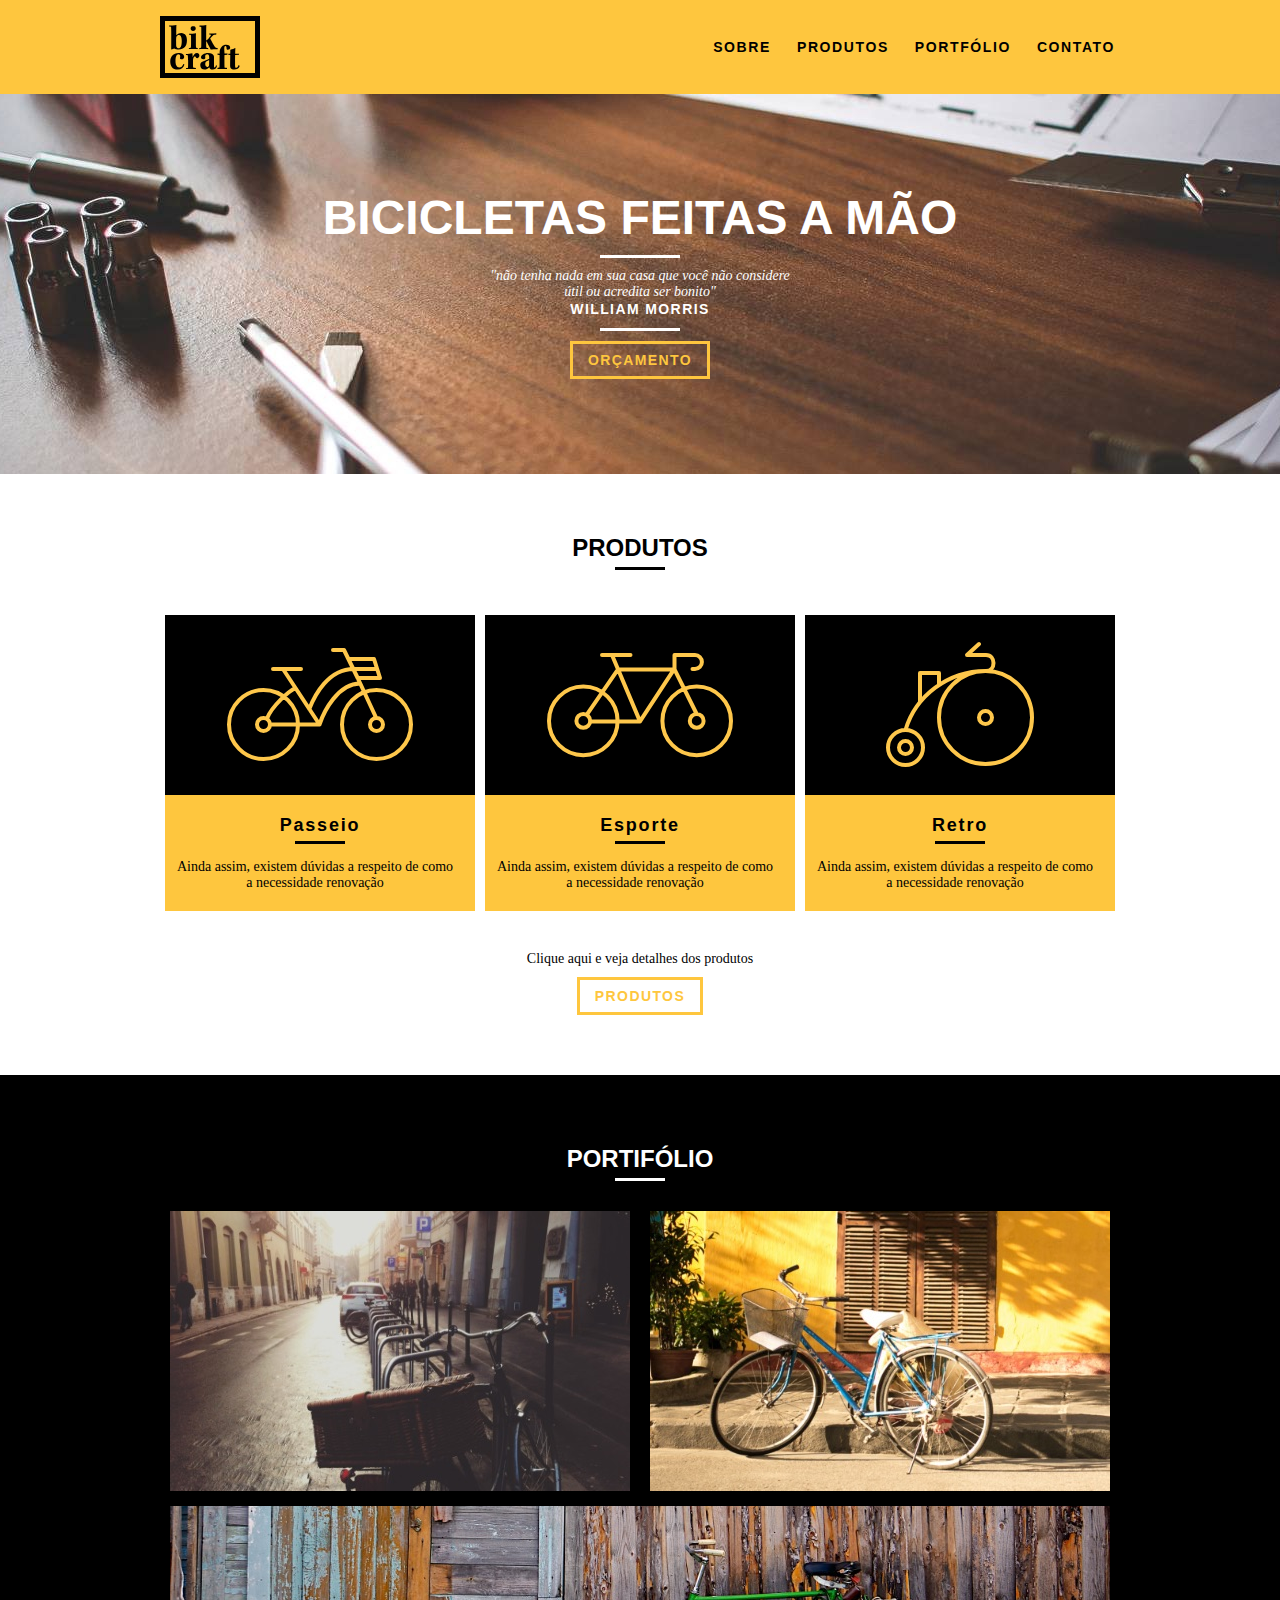
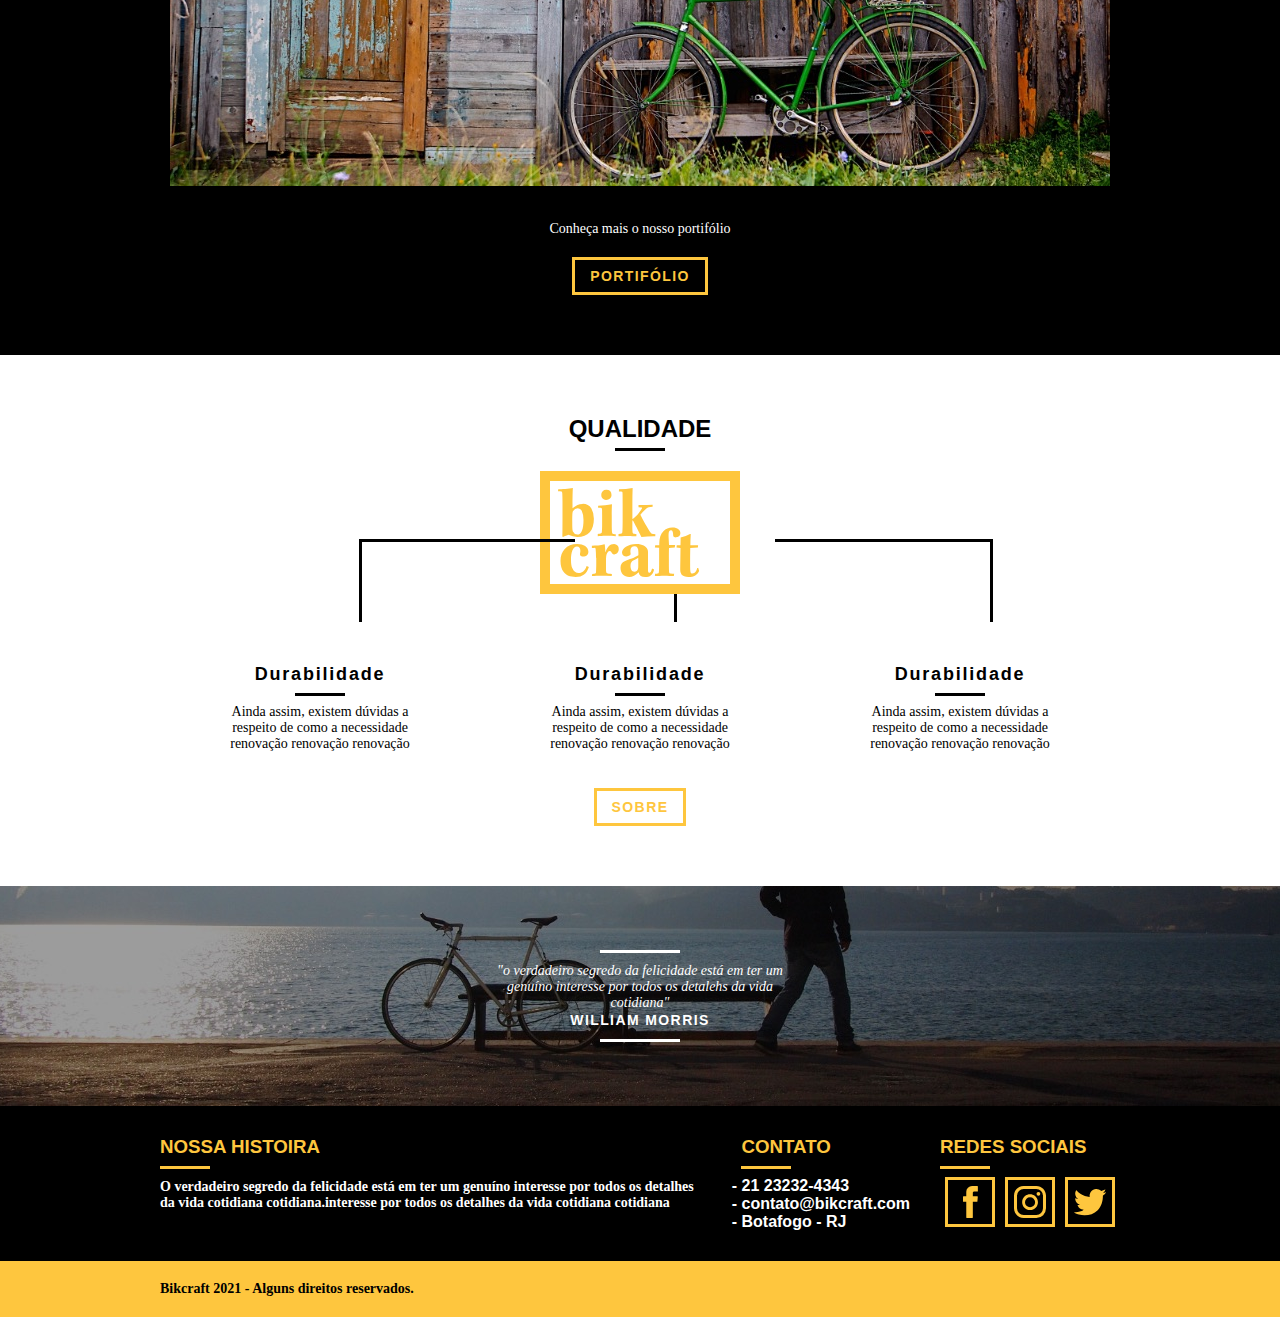
==== commit c4b06210: "Footer finalizado" ====
--- a/index.html
+++ b/index.html
@@ -129,6 +129,52 @@
             </blockquote>
         </section>
 
+        <footer class="footer">
+            <section class="footer__mapa">
+                <div class="container">
+                    <div class="footer__card">
+                        <h3 class='footer__titulo'>Nossa Histoira</h3>
+                        <p class="footer__paragrafo">
+                            O verdadeiro segredo da felicidade está em ter um genuíno interesse por todos os detalhes da vida cotidiana cotidiana.interesse por todos os detalhes da vida cotidiana cotidiana
+                        </p>
+                    </div>
+                    <div class="footer__card">
+                        <h3 class="footer__titulo">Contato</h3>
+                        <ul class="footer__list">
+                            <li class="footer__items">21 23232-4343</li>
+                            <li class="footer__items">contato@bikcraft.com</li>
+                            <li class="footer__items">Botafogo - RJ</li>
+                        </ul>
+                    </div>
+                    <div class="footer__card">
+                        <h3 class="footer__titulo">Redes sociais</h3>
+                        <ul class="footer__social-midia">
+                            <li class="footer__social-midia__items">
+                                <a class="footer__link" href="#">
+                                    <img class="footer__img" src="./img/redes-sociais/facebook.svg" alt="Bikcraft Facebook">
+                                </a>
+                            </li>
+                            <li class="footer__social-midia__items">
+                                <a class="footer__link" href="#">
+                                    <img class="footer__img" src="./img/redes-sociais/instagram.svg" alt="Bikcraft Instragram">
+                                </a>
+                            </li>
+                            <li class="footer__social-midia__items">
+                                <a class="footer__link" href="#">
+                                    <img class="footer__img" src="./img/redes-sociais/twitter.svg" alt="Bikcraft Twitter">
+                                </a>
+                            </li>
+                        </ul>
+                    </div>
+                </div>
+            </section>
+            <section class="footer__copyright">
+                <div class="container">
+                    <p>Bikcraft 2021 - Alguns direitos reservados.</p>
+                </div>
+            </section>
+        </footer>
+
         <script src='./js/script.js' defer></script>
     </body>
 </html>
--- a/css/style.css
+++ b/css/style.css
@@ -411,18 +411,86 @@
 }
 
 .quebra {
+  -webkit-box-align: center;
+      -ms-flex-align: center;
+          align-items: center;
   background-image: url("../img/bg-footer.jpg");
   background-position: center;
   background-repeat: no-repeat;
+  display: -webkit-box;
+  display: -ms-flexbox;
+  display: flex;
   height: 220px;
-  display: -webkit-box;
-  display: -ms-flexbox;
-  display: flex;
-  -webkit-box-align: center;
-      -ms-flex-align: center;
-          align-items: center;
   -webkit-box-pack: center;
       -ms-flex-pack: center;
           justify-content: center;
+  width: 100%;
+}
+
+.footer {
+  background-color: black;
+  width: 100%;
+  color: white;
+  font-weight: bold;
+}
+
+.footer .container {
+  -webkit-box-align: start;
+      -ms-flex-align: start;
+          align-items: start;
+}
+
+.footer__mapa {
+  padding: 30px 0;
+}
+
+.footer__card:not(:first-child) {
+  margin-left: 30px;
+}
+
+.footer__titulo {
+  color: var(--amarelo);
+  font-weight: bold;
+  text-transform: uppercase;
+}
+
+.footer__titulo::after {
+  content: "";
+  display: block;
+  width: 50px;
+  margin: 8px 0;
+  border-bottom: 3px solid var(--amarelo);
+  background-color: var(--amarelo);
+}
+
+.footer__paragrafo {
+  margin-top: 10px;
+}
+
+.footer__list {
+  list-style: "- ";
+}
+
+.footer__social-midia {
+  list-style: none;
+  display: -webkit-box;
+  display: -ms-flexbox;
+  display: flex;
+}
+
+.footer__social-midia__items {
+  border: 3px solid var(--amarelo);
+  padding: 6px;
+  margin: 0px 5px;
+}
+
+.footer__copyright {
+  background-color: var(--amarelo);
+  width: 100%;
+  padding: 20px 0px;
+}
+
+.footer__copyright p {
+  color: #000;
 }
 /*# sourceMappingURL=style.css.map */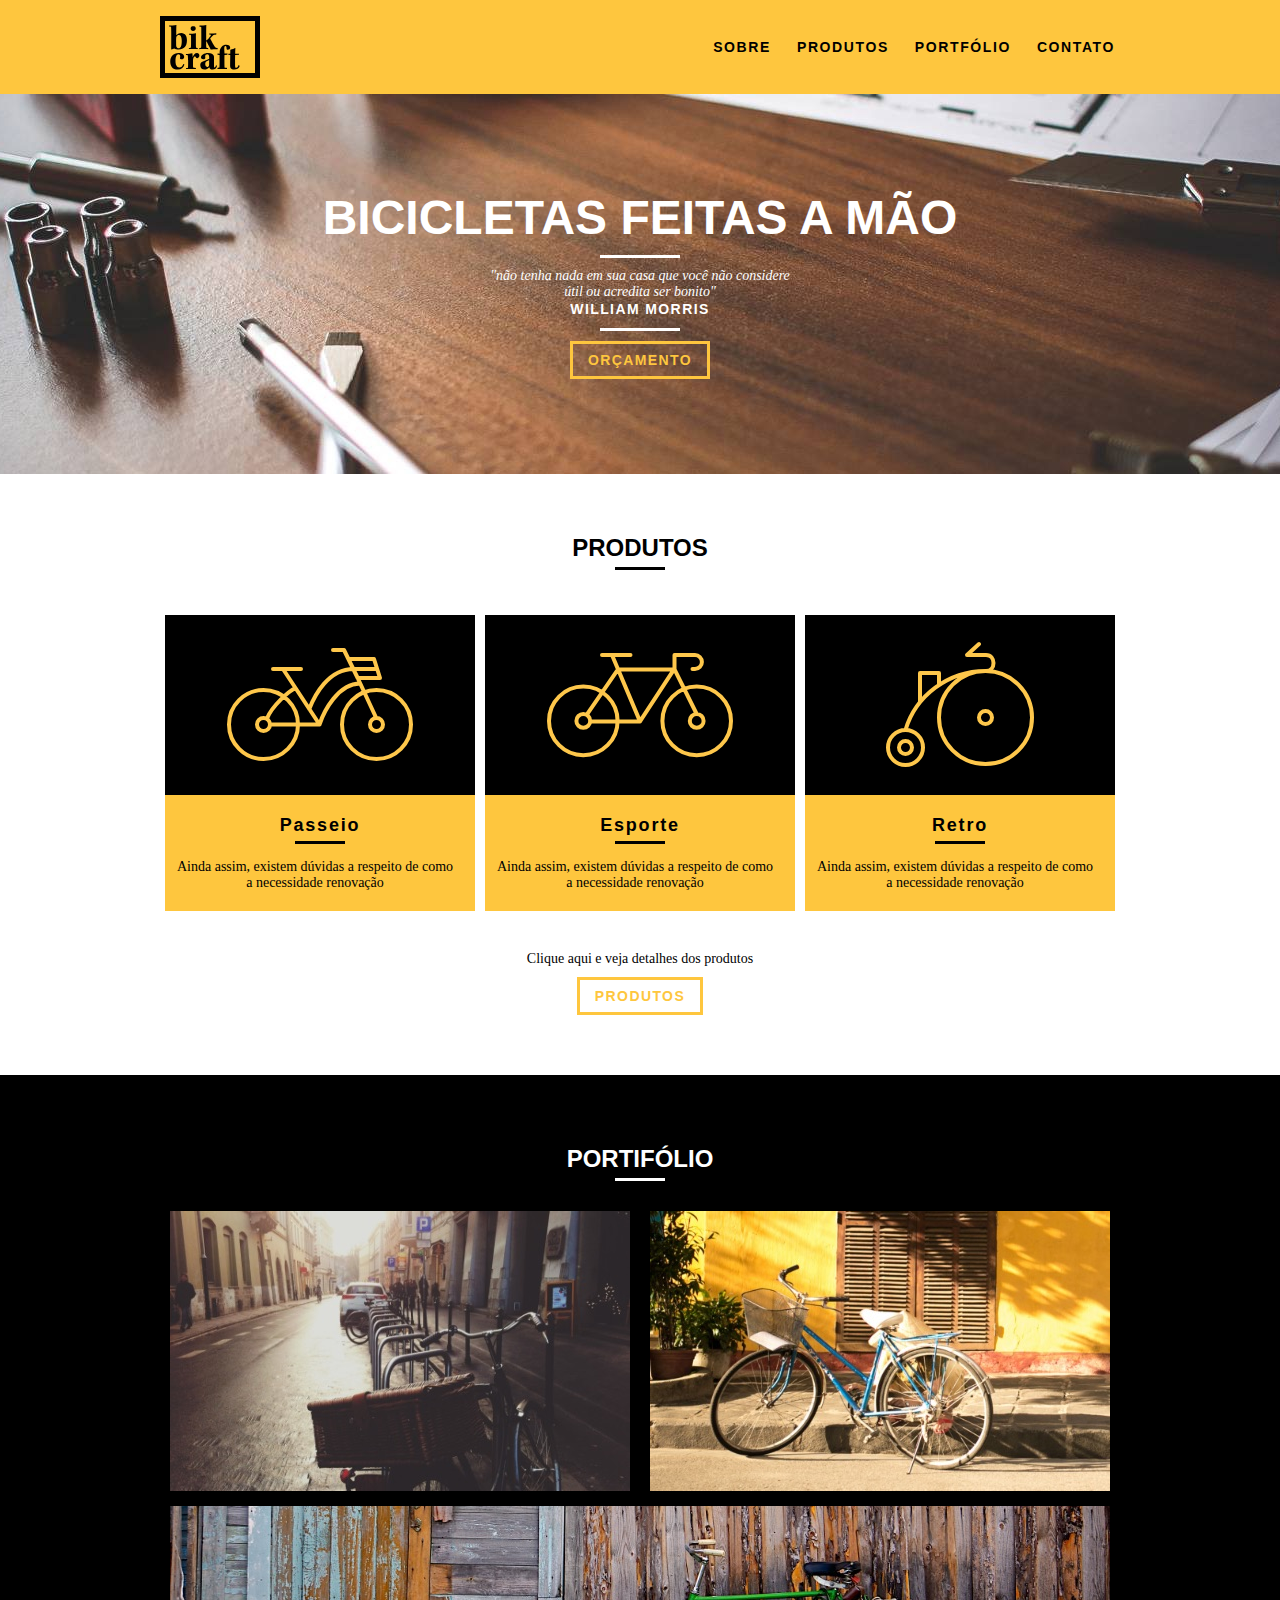
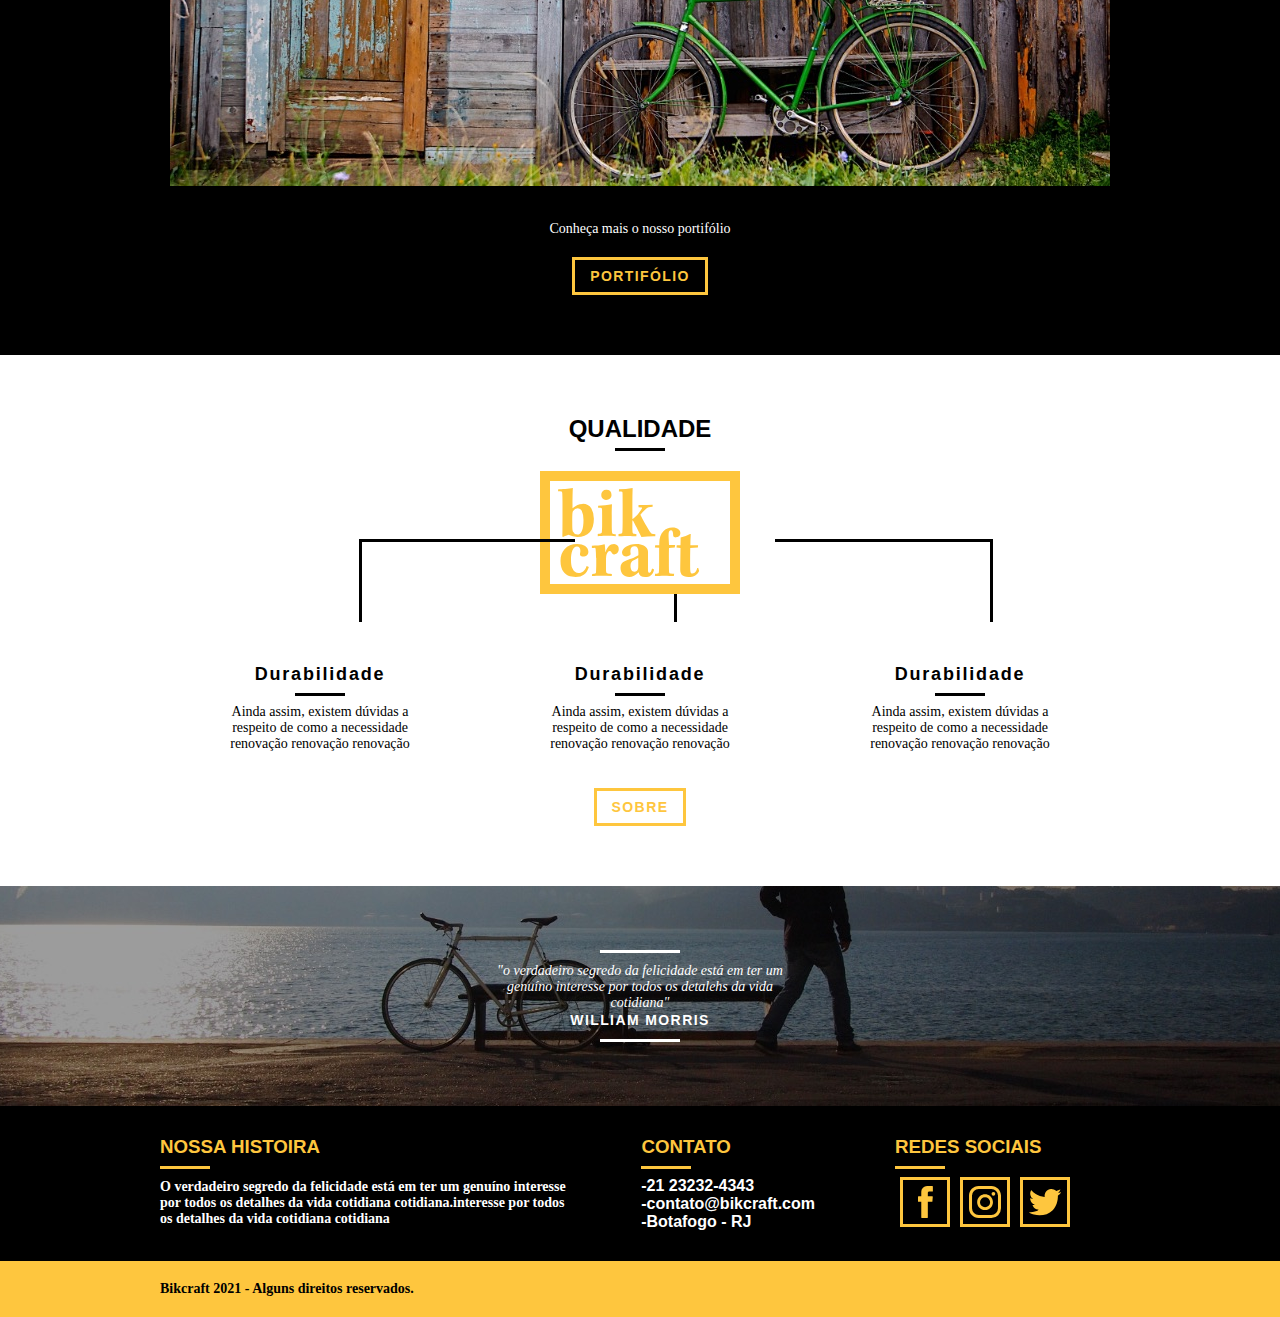
==== commit 9dee48dc: "Pagina produtos" ====
--- a/index.html
+++ b/index.html
@@ -10,22 +10,22 @@
     <body>
         <header class="header">
             <div class="container">
-                <a href="#">
+                <a href="/">
                     <img src="./img/bikcraft.svg" alt="Logo da marca bikcraft">
                 </a>
 
                 <ul class="header__menu">
                     <li class="header__item">
-                        <a class="header__link" href="#">Sobre</a>
+                        <a class="header__link" href="./sobre.html">Sobre</a>
                     </li>
                     <li class="header__item">
-                        <a class="header__link" href="#">Produtos</a>
+                        <a class="header__link" href="./produtos.html">Produtos</a>
                     </li>
                     <li class="header__item">
-                        <a class="header__link" href="#">Portfólio</a>
+                        <a class="header__link" href="./portfolio.html">Portfólio</a>
                     </li>
                     <li class="header__item">
-                        <a class="header__link" href="#">Contato</a>
+                        <a class="header__link" href="./contato.html">Contato</a>
                     </li>
                 </ul>
 
--- a/css/style.css
+++ b/css/style.css
@@ -71,6 +71,11 @@
   border-bottom: 5px solid black;
 }
 
+.header .is-active {
+  color: #FFF;
+  border-bottom: 5px solid black;
+}
+
 .destaque {
   background-image: url("../img/bg.jpg");
   background-size: cover;
@@ -98,6 +103,45 @@
   text-transform: uppercase;
   font-weight: bold;
   font-size: 3rem;
+}
+
+.destaque-interna {
+  width: 100%;
+  height: 160px;
+  margin-top: 94px;
+  display: -webkit-box;
+  display: -ms-flexbox;
+  display: flex;
+  color: #FFF;
+  background-position: center;
+  background-size: cover;
+  background-repeat: no-repeat;
+}
+
+.destaque-interna .container {
+  -webkit-box-orient: vertical;
+  -webkit-box-direction: normal;
+      -ms-flex-direction: column;
+          flex-direction: column;
+  -webkit-box-align: center;
+      -ms-flex-align: center;
+          align-items: center;
+  -webkit-box-pack: center;
+      -ms-flex-pack: center;
+          justify-content: center;
+}
+
+.destaque-interna__titulo {
+  font-size: 2rem;
+  font-weight: bold;
+}
+
+.destaque-interna__titulo::after {
+  display: block;
+  content: "";
+  width: 80px;
+  margin: 10px auto;
+  border-top: 3px solid white;
 }
 
 .c-quote-externo {
@@ -139,6 +183,7 @@
   text-transform: uppercase;
   -webkit-transition: .3s;
   transition: .3s;
+  cursor: pointer;
 }
 
 .c-btn:hover {
@@ -444,6 +489,10 @@
   padding: 30px 0;
 }
 
+.footer__card {
+  padding-right: 45px;
+}
+
 .footer__card:not(:first-child) {
   margin-left: 30px;
 }
@@ -468,7 +517,8 @@
 }
 
 .footer__list {
-  list-style: "- ";
+  list-style: "-";
+  padding: 0px 5px;
 }
 
 .footer__social-midia {
@@ -493,4 +543,279 @@
 .footer__copyright p {
   color: #000;
 }
+
+.sobre {
+  background-image: url("../img/bg-sobre.jpg");
+}
+
+.missao-valores {
+  margin-top: 50px;
+  display: -webkit-box;
+  display: -ms-flexbox;
+  display: flex;
+  -webkit-box-align: center;
+      -ms-flex-align: center;
+          align-items: center;
+  -webkit-box-orient: vertical;
+  -webkit-box-direction: normal;
+      -ms-flex-direction: column;
+          flex-direction: column;
+}
+
+.missao-valores .container {
+  -webkit-box-align: start;
+      -ms-flex-align: start;
+          align-items: flex-start;
+}
+
+.missao-valores__missao {
+  width: 60%;
+}
+
+.missao-valores__titulo {
+  color: #000;
+  font-weight: bold;
+  text-transform: uppercase;
+}
+
+.missao-valores__titulo::after {
+  content: "";
+  display: block;
+  width: 50px;
+  margin: 6px 0;
+  border-bottom: 3px solid #000;
+}
+
+.missao-valores__paragrafo {
+  font-size: 1.1rem;
+  padding: 15px 0;
+}
+
+.missao-valores__list {
+  list-style: "-";
+  list-style-position: inside;
+}
+
+.missao-valores__items {
+  padding: 5px 0;
+}
+
+.missao-valores__img {
+  width: 100%;
+  max-width: 960px;
+  margin-top: 50px;
+  background-color: red;
+}
+
+.missao-valores__img img {
+  width: 100%;
+}
+
+.produtos-bg {
+  background-image: url("../img/bg-produtos.jpg");
+  background-size: cover;
+}
+
+.produtos-item {
+  padding-top: 60px;
+}
+
+.produtos-item .container {
+  -webkit-box-align: start;
+      -ms-flex-align: start;
+          align-items: flex-start;
+}
+
+.produtos-item__titulo {
+  font-size: 2.25rem;
+  letter-spacing: .1em;
+  font-weight: bold;
+  position: absolute;
+  top: 110px;
+  right: 220px;
+  bottom: 0;
+  color: white;
+  text-transform: uppercase;
+}
+
+.produtos-item__titulo::before {
+  content: "";
+  display: block;
+  width: 60px;
+  margin: 0 auto;
+  border-top: 3px solid white;
+}
+
+.produtos-item__titulo::after {
+  content: "";
+  display: block;
+  width: 60px;
+  margin: 5px auto;
+  border-bottom: 3px solid white;
+}
+
+.produtos-item__icone {
+  background-color: black;
+  width: 100%;
+  padding: 70px 0;
+  display: -webkit-box;
+  display: -ms-flexbox;
+  display: flex;
+  -webkit-box-align: center;
+      -ms-flex-align: center;
+          align-items: center;
+  -webkit-box-pack: center;
+      -ms-flex-pack: center;
+          justify-content: center;
+  margin-left: 20px;
+}
+
+.produtos-item__card {
+  position: relative;
+  margin-bottom: 20px;
+  margin-left: 20px;
+}
+
+.produtos-item__paragrafo {
+  color: #FFF;
+  font-size: 1.125rem;
+  line-height: 25px;
+  padding: 47px 40px;
+}
+
+.produtos-item__info {
+  background-color: black;
+}
+
+.produtos-item__list {
+  list-style: none;
+  background-color: var(--amarelo);
+  display: -webkit-box;
+  display: -ms-flexbox;
+  display: flex;
+  -ms-flex-wrap: wrap;
+      flex-wrap: wrap;
+}
+
+.produtos-item__items {
+  width: 50%;
+  text-align: center;
+  text-transform: uppercase;
+  padding: 10px;
+  font-size: 1.125rem;
+  font-weight: bold;
+  border: 1px solid black;
+}
+
+.orcamento {
+  background-color: black;
+  text-align: center;
+  padding: 60px 0;
+}
+
+.orcamento__subtitulo {
+  color: white;
+  text-align: center;
+  text-transform: uppercase;
+  font-weight: bold;
+  margin: 10px 0px;
+  padding-bottom: 40px;
+}
+
+.orcamento__subtitulo::after {
+  display: block;
+  content: "";
+  border-bottom: 3px solid white;
+  width: 50px;
+  margin: 5px auto;
+}
+
+.orcamento .container {
+  -webkit-box-align: start;
+      -ms-flex-align: start;
+          align-items: flex-start;
+  padding: 0 20px;
+}
+
+.orcamento__form {
+  color: #FFF;
+  width: 50%;
+  display: -webkit-box;
+  display: -ms-flexbox;
+  display: flex;
+  -webkit-box-orient: vertical;
+  -webkit-box-direction: normal;
+      -ms-flex-direction: column;
+          flex-direction: column;
+}
+
+.orcamento__form label {
+  color: #FFF;
+  text-align: left;
+  padding-bottom: 10px;
+}
+
+.orcamento__form input {
+  background: none;
+  color: #FFF;
+  outline: none;
+  padding: 10px 5px;
+  margin-bottom: 20px;
+  border: 3px solid var(--amarelo);
+}
+
+.orcamento__form textarea {
+  background: none;
+  color: #FFF;
+  outline: none;
+  padding: 2px 5px;
+  border: 3px solid var(--amarelo);
+}
+
+.orcamento__form .c-btn {
+  width: inherit;
+  margin-top: 20px;
+}
+
+.orcamento__info {
+  width: 50%;
+  margin-left: 50px;
+  color: #FFF;
+  text-align: left;
+  font-weight: bold;
+}
+
+.orcamento__info__card {
+  margin-bottom: 20px;
+  display: -webkit-box;
+  display: -ms-flexbox;
+  display: flex;
+  -webkit-box-orient: vertical;
+  -webkit-box-direction: normal;
+      -ms-flex-direction: column;
+          flex-direction: column;
+}
+
+.orcamento__info span {
+  padding: 10px 0px;
+}
+
+.orcamento__info h3 {
+  color: var(--amarelo);
+  text-transform: uppercase;
+  padding-bottom: 5px;
+}
+
+.orcamento__info ul {
+  list-style: "- ";
+  list-style-position: inside;
+}
+
+.orcamento__info ul li {
+  padding: 10px 10px;
+}
+
+.orcamento__info ul li:nth-child(odd) {
+  background-color: #201f1f;
+}
 /*# sourceMappingURL=style.css.map */